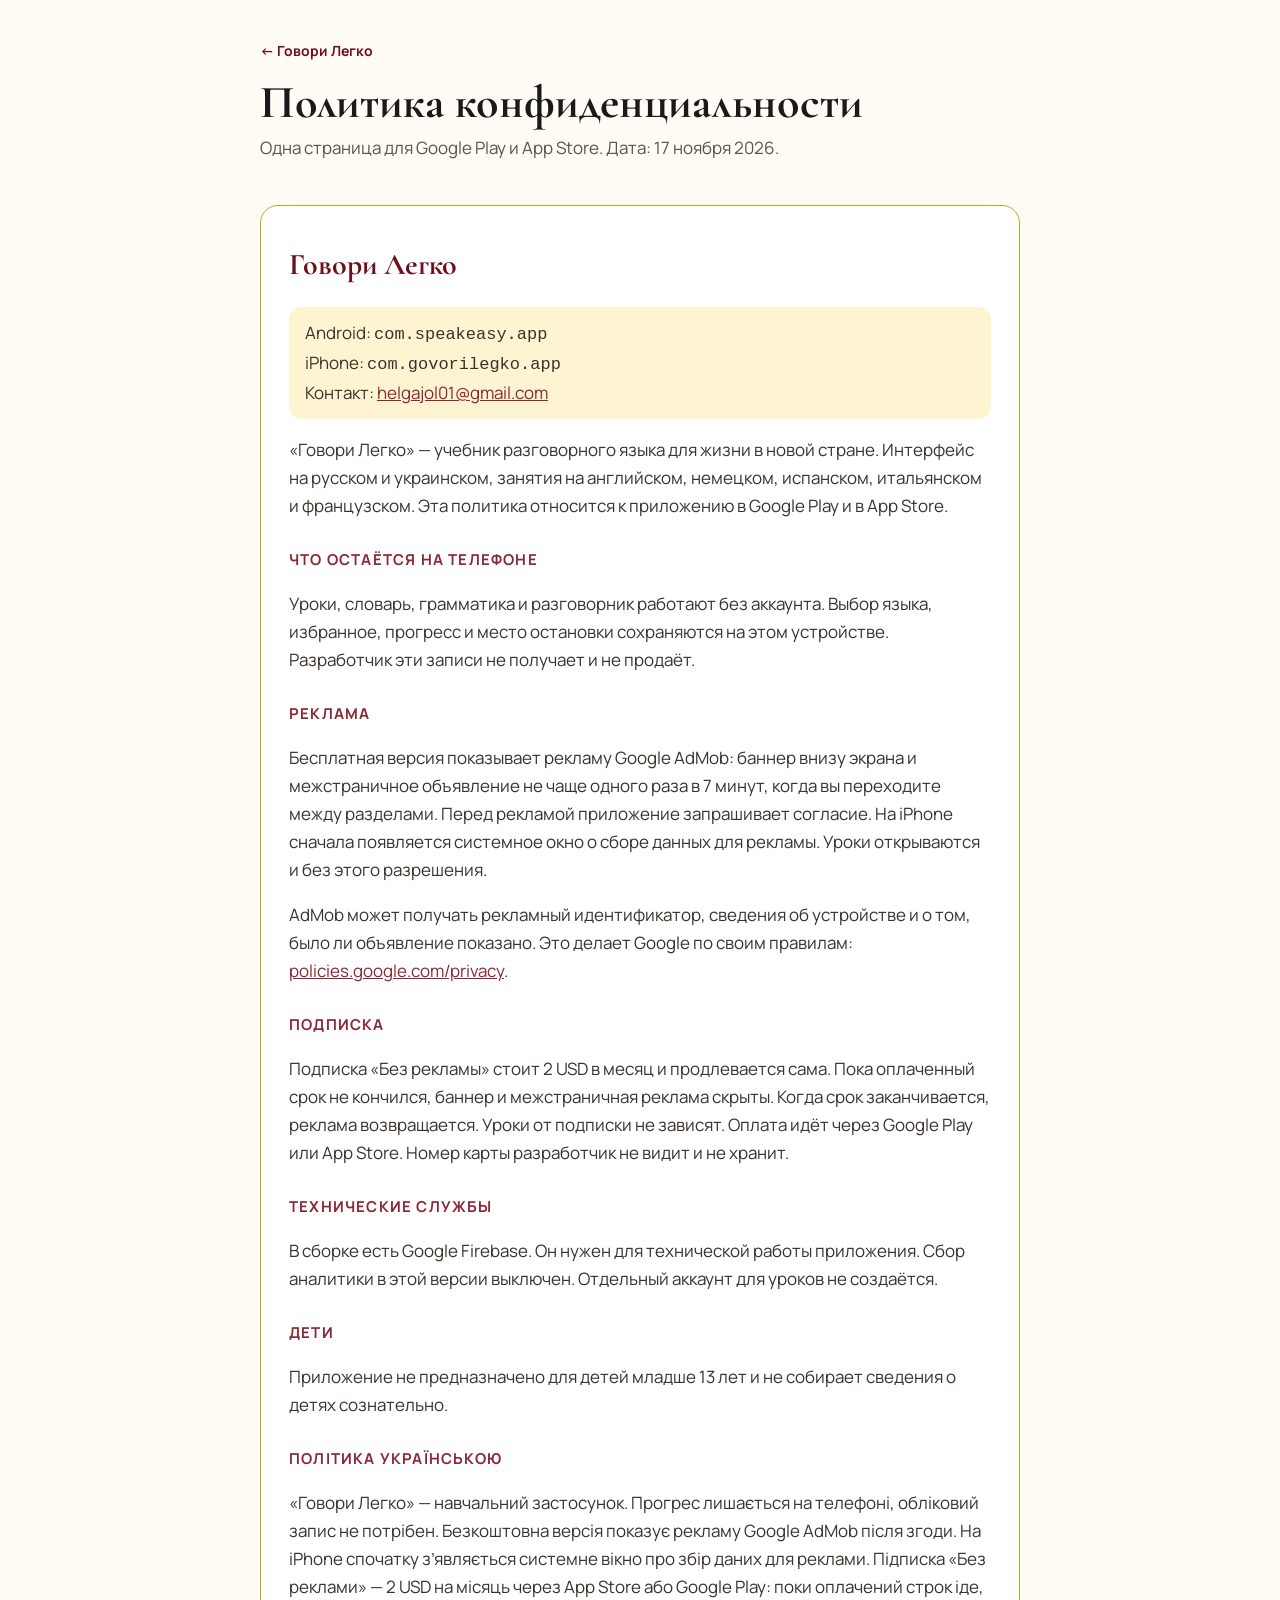
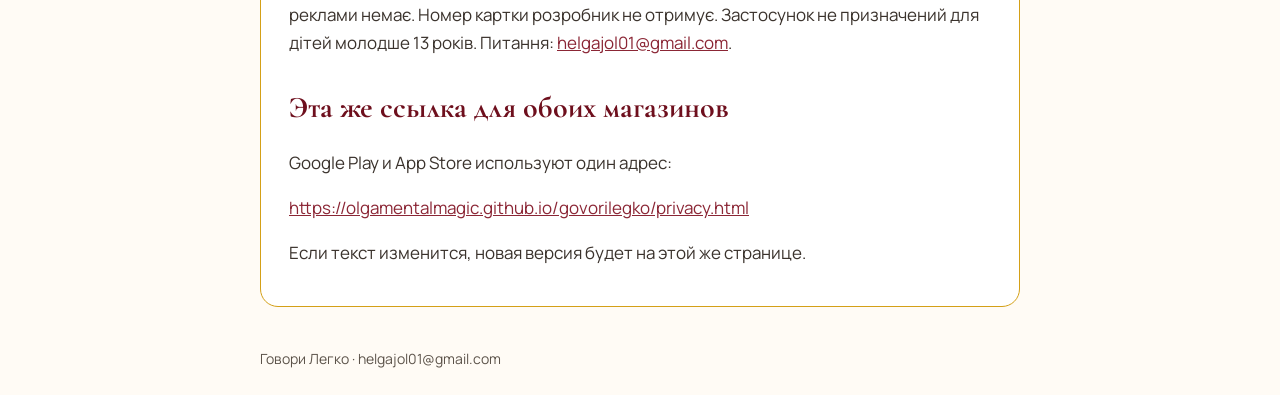
==== privacy.html @ 58714e00 "Add the app page and the privacy policy for both stores." ====
<!DOCTYPE html>
<html lang="ru">
<head>
  <meta charset="UTF-8" />
  <meta name="viewport" content="width=device-width, initial-scale=1" />
  <title>Политика конфиденциальности — Говори Легко</title>
  <meta name="description" content="Политика конфиденциальности приложения «Говори Легко» для Google Play и App Store." />
  <link rel="preconnect" href="https://fonts.googleapis.com" />
  <link rel="preconnect" href="https://fonts.gstatic.com" crossorigin />
  <link href="https://fonts.googleapis.com/css2?family=Cormorant+Garamond:wght@600;700&family=Manrope:wght@400;500;600;700&display=swap" rel="stylesheet" />
  <style>
    :root { --bg: #FFFBF5; --ink: #1A1A1A; --text: #3A322C; --muted: #5C534A; --accent: #8B2635; --deep: #6E0F1D; --gold: #D4A017; --line: #E8D4A8; --card: #FFFFFF; }
    * { box-sizing: border-box; }
    body { margin: 0; background: var(--bg); color: var(--text); font-family: Manrope, sans-serif; font-size: 17px; line-height: 1.65; }
    header, main { width: min(760px, calc(100% - 32px)); margin: 0 auto; }
    header { padding: 36px 0 8px; }
    a { color: var(--accent); }
    .back { color: var(--deep); text-decoration: none; font-weight: 700; font-size: 14px; }
    h1 { font-family: "Cormorant Garamond", serif; font-weight: 700; font-size: 46px; line-height: 1.05; color: var(--ink); margin: 14px 0 8px; }
    .lead { color: var(--muted); margin-top: 0; }
    article { background: var(--card); border: 1.5px solid var(--gold); border-radius: 18px; padding: 8px 28px 22px; margin: 18px 0 40px; }
    h2 { font-family: "Cormorant Garamond", serif; color: var(--deep); font-size: 30px; margin: 26px 0 8px; }
    h3 { font-size: 15px; letter-spacing: 0.08em; text-transform: uppercase; color: var(--accent); margin: 28px 0 8px; }
    ul { padding-left: 1.2em; }
    li { margin: 6px 0; }
    .ids { background: #FFF4D2; border-radius: 12px; padding: 12px 16px; }
    footer { color: var(--muted); font-size: 14px; padding-bottom: 28px; }
  </style>
</head>
<body>
  <header>
    <a class="back" href="./">← Говори Легко</a>
    <h1>Политика конфиденциальности</h1>
    <p class="lead">Одна страница для Google Play и App Store. Дата: 17 ноября 2026.</p>
  </header>
  <main>
    <article>
      <h2>Говори Легко</h2>
      <p class="ids">Android: <code>com.speakeasy.app</code><br />iPhone: <code>com.govorilegko.app</code><br />Контакт: <a href="mailto:helgajol01@gmail.com">helgajol01@gmail.com</a></p>
      <p>«Говори Легко» — учебник разговорного языка для жизни в новой стране. Интерфейс на русском и украинском, занятия на английском, немецком, испанском, итальянском и французском. Эта политика относится к приложению в Google Play и в App Store.</p>

      <h3>Что остаётся на телефоне</h3>
      <p>Уроки, словарь, грамматика и разговорник работают без аккаунта. Выбор языка, избранное, прогресс и место остановки сохраняются на этом устройстве. Разработчик эти записи не получает и не продаёт.</p>

      <h3>Реклама</h3>
      <p>Бесплатная версия показывает рекламу Google AdMob: баннер внизу экрана и межстраничное объявление не чаще одного раза в 7 минут, когда вы переходите между разделами. Перед рекламой приложение запрашивает согласие. На iPhone сначала появляется системное окно о сборе данных для рекламы. Уроки открываются и без этого разрешения.</p>
      <p>AdMob может получать рекламный идентификатор, сведения об устройстве и о том, было ли объявление показано. Это делает Google по своим правилам: <a href="https://policies.google.com/privacy">policies.google.com/privacy</a>.</p>

      <h3>Подписка</h3>
      <p>Подписка «Без рекламы» стоит 2 USD в месяц и продлевается сама. Пока оплаченный срок не кончился, баннер и межстраничная реклама скрыты. Когда срок заканчивается, реклама возвращается. Уроки от подписки не зависят. Оплата идёт через Google Play или App Store. Номер карты разработчик не видит и не хранит.</p>

      <h3>Технические службы</h3>
      <p>В сборке есть Google Firebase. Он нужен для технической работы приложения. Сбор аналитики в этой версии выключен. Отдельный аккаунт для уроков не создаётся.</p>

      <h3>Дети</h3>
      <p>Приложение не предназначено для детей младше 13 лет и не собирает сведения о детях сознательно.</p>

      <h3>Політика українською</h3>
      <p>«Говори Легко» — навчальний застосунок. Прогрес лишається на телефоні, обліковий запис не потрібен. Безкоштовна версія показує рекламу Google AdMob після згоди. На iPhone спочатку з’являється системне вікно про збір даних для реклами. Підписка «Без реклами» — 2 USD на місяць через App Store або Google Play: поки оплачений строк іде, реклами немає. Номер картки розробник не отримує. Застосунок не призначений для дітей молодше 13 років. Питання: <a href="mailto:helgajol01@gmail.com">helgajol01@gmail.com</a>.</p>

      <h2>Эта же ссылка для обоих магазинов</h2>
      <p>Google Play и App Store используют один адрес:</p>
      <p><a href="https://olgamentalmagic.github.io/govorilegko/privacy.html">https://olgamentalmagic.github.io/govorilegko/privacy.html</a></p>
      <p>Если текст изменится, новая версия будет на этой же странице.</p>
    </article>
    <footer>Говори Легко · helgajol01@gmail.com</footer>
  </main>
</body>
</html>
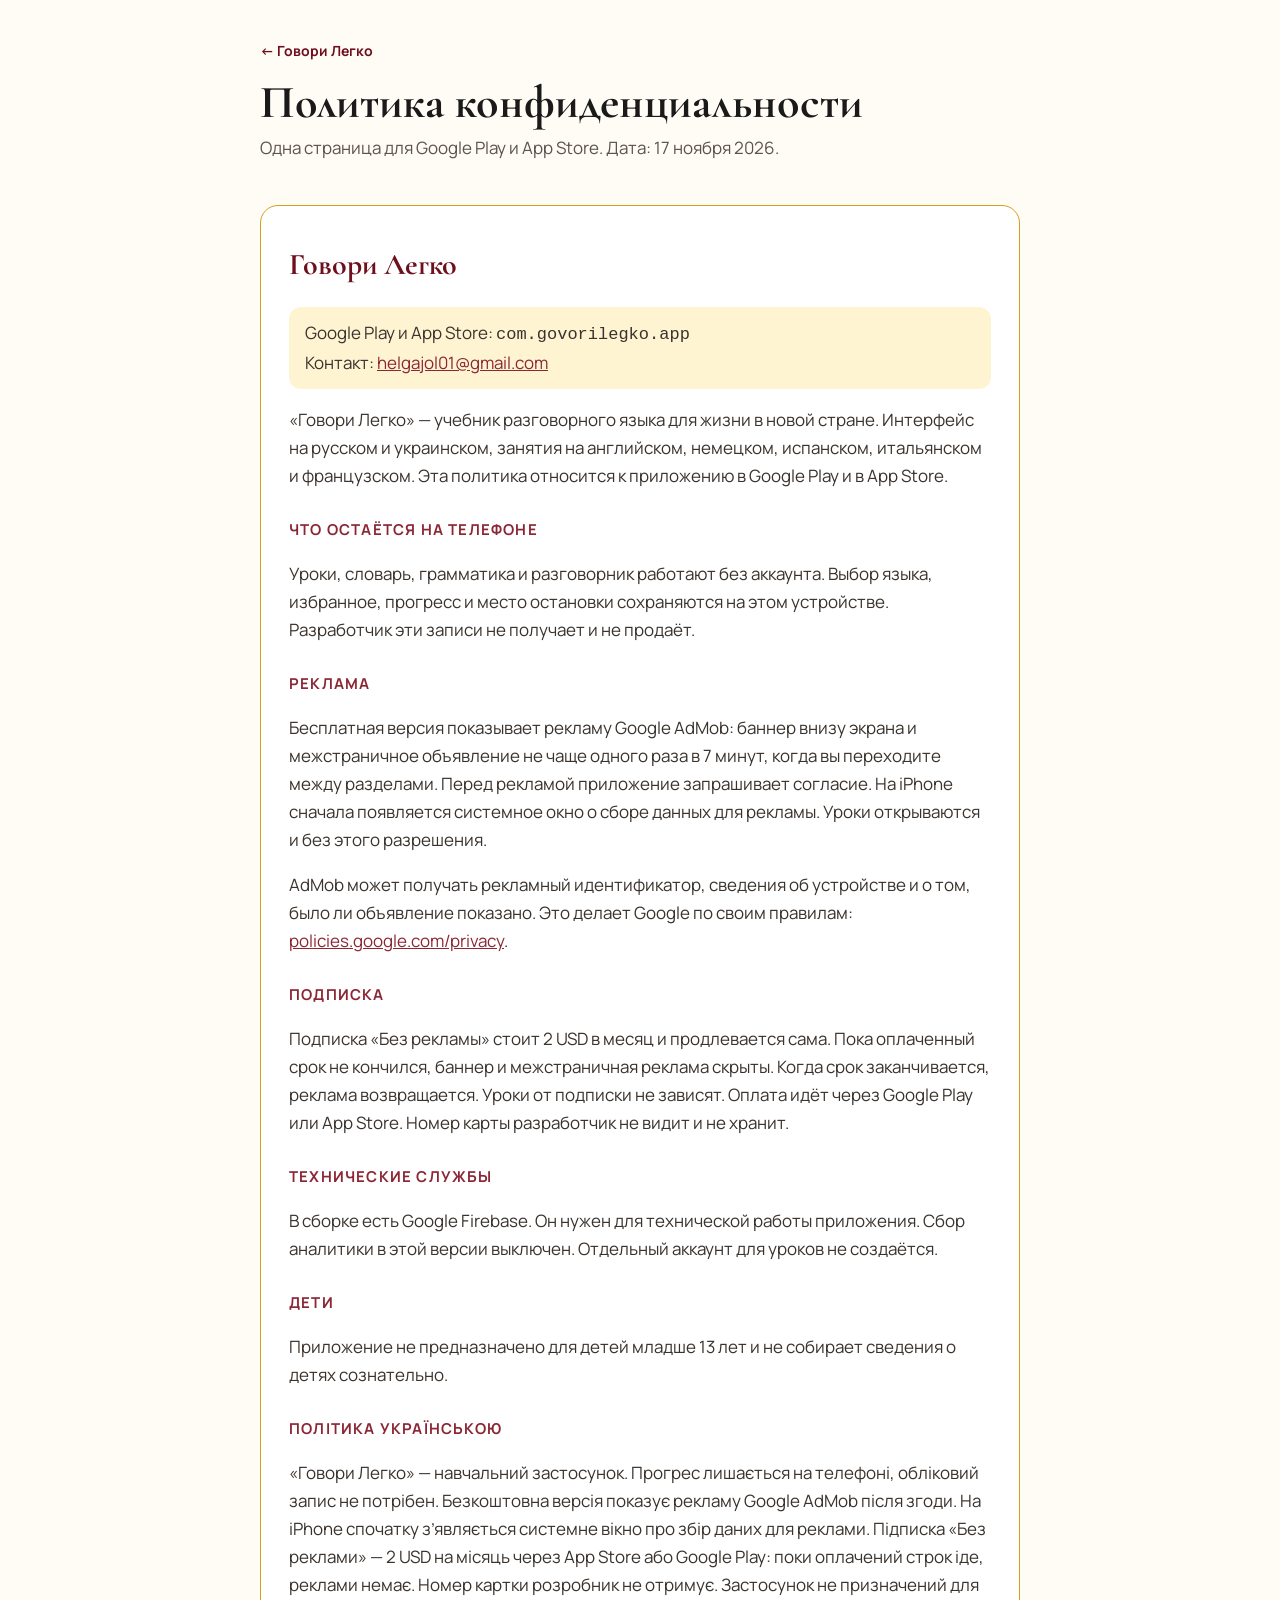
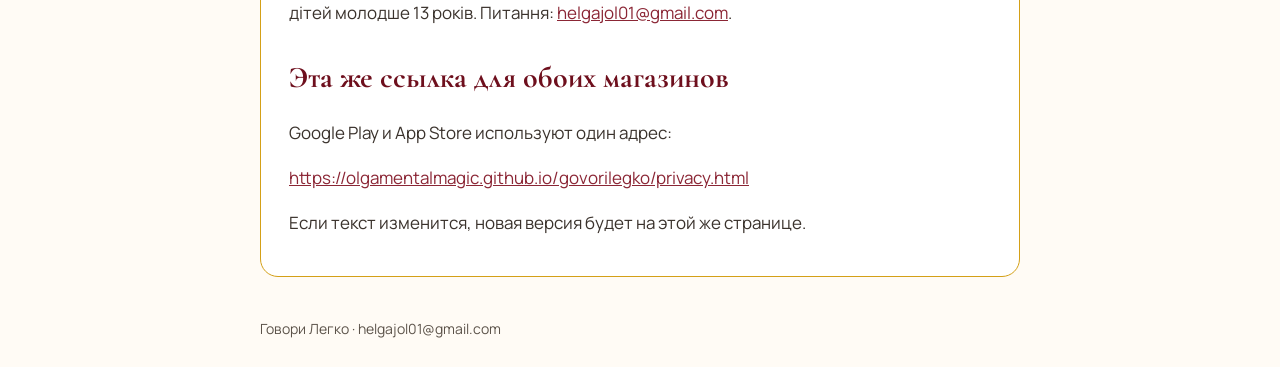
==== commit 18c65625: "Replace the landing page with screenshots, video and the store copy." ====
--- a/privacy.html
+++ b/privacy.html
@@ -36,7 +36,7 @@
   <main>
     <article>
       <h2>Говори Легко</h2>
-      <p class="ids">Android: <code>com.speakeasy.app</code><br />iPhone: <code>com.govorilegko.app</code><br />Контакт: <a href="mailto:helgajol01@gmail.com">helgajol01@gmail.com</a></p>
+      <p class="ids">Google Play и App Store: <code>com.govorilegko.app</code><br />Контакт: <a href="mailto:helgajol01@gmail.com">helgajol01@gmail.com</a></p>
       <p>«Говори Легко» — учебник разговорного языка для жизни в новой стране. Интерфейс на русском и украинском, занятия на английском, немецком, испанском, итальянском и французском. Эта политика относится к приложению в Google Play и в App Store.</p>
 
       <h3>Что остаётся на телефоне</h3>
